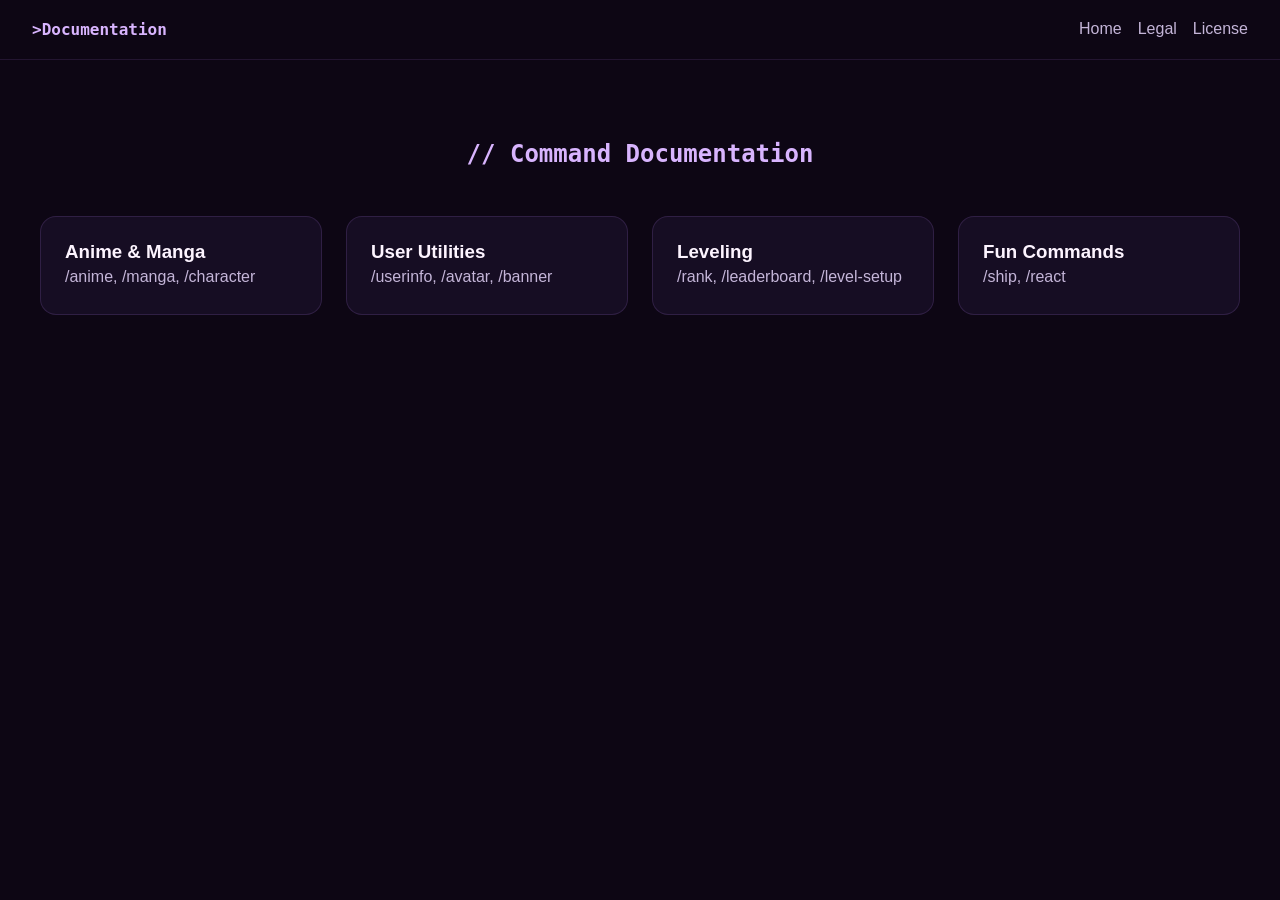
==== documentation/index.html @ b2848f5c "first commit" ====
<!DOCTYPE html>
<html lang="en">
<head>
    <title>Yuna Documentation</title>
    <link rel="stylesheet" href="/main.css">
</head>
<body>

<nav class="nav">
    <span class="nav-logo">&gt;Documentation</span>
    <div class="nav-links">
        <a href="/">Home</a>
        <a href="/legal">Legal</a>
        <a href="/license">License</a>
    </div>
</nav>

<section class="section">
    <h1 class="section-title">// Command Documentation</h1>

    <div class="grid-3">
        <div class="card">
            <h3>Anime & Manga</h3>
            <p>/anime, /manga, /character</p>
        </div>

        <div class="card">
            <h3>User Utilities</h3>
            <p>/userinfo, /avatar, /banner</p>
        </div>

        <div class="card">
            <h3>Leveling</h3>
            <p>/rank, /leaderboard, /level-setup</p>
        </div>

        <div class="card">
            <h3>Fun Commands</h3>
            <p>/ship, /react</p>
        </div>
    </div>
</section>

</body>
</html>
---- main.css ----
*,
*::before,
*::after {
    box-sizing: border-box;
    margin: 0;
    padding: 0;
}

:root {
    --cyan: #d8b4fe;
    --purple: #c084fc;
    --bg: #0d0614;
    --bg2: #1a1028;
    --text: #fdf4ff;
    --text-dim: #c4b5d8;
}

body {
    background: var(--bg);
    color: var(--text);
    font-family: 'Inter', sans-serif;
}

.nav {
    display: flex;
    justify-content: space-between;
    padding: 1.25rem 2rem;
    background: rgba(13,6,20,0.85);
    border-bottom: 1px solid rgba(192,132,252,0.12);
}

.nav-logo {
    font-family: 'JetBrains Mono', monospace;
    color: var(--cyan);
    font-weight: 700;
}

.nav-links {
    display: flex;
    gap: 1rem;
}

.nav-links a {
    color: var(--text-dim);
    text-decoration: none;
}

.hero {
    min-height: 70vh;
    display: flex;
    align-items: center;
    justify-content: center;
    padding: 4rem 2rem;
}

.hero-text {
    max-width: 700px;
    text-align: center;
}

.glitch {
    font-size: 4rem;
    color: var(--cyan);
    font-family: 'JetBrains Mono', monospace;
}

.terminal-line {
    margin: 1rem 0;
    font-family: 'JetBrains Mono', monospace;
}

.prompt {
    color: var(--purple);
}

.hero-description {
    color: var(--text-dim);
    line-height: 1.8;
}

.hero-actions {
    display: flex;
    gap: 1rem;
    justify-content: center;
    margin-top: 2rem;
}

.btn {
    padding: 0.8rem 1.5rem;
    border-radius: 8px;
    text-decoration: none;
    font-family: 'JetBrains Mono', monospace;
}

.btn-primary {
    background: var(--cyan);
    color: var(--bg);
}

.btn-secondary {
    border: 1px solid var(--cyan);
    color: var(--cyan);
}

.section {
    padding: 5rem 2rem;
}

.section-title {
    text-align: center;
    color: var(--cyan);
    font-family: 'JetBrains Mono', monospace;
    margin-bottom: 3rem;
}

.grid-1 {
    max-width: 800px;
    margin: auto;
}

.grid-3 {
    display: grid;
    grid-template-columns: repeat(auto-fit,minmax(250px,1fr));
    gap: 1.5rem;
    max-width: 1200px;
    margin: auto;
}

.card {
    background: rgba(26,16,40,0.75);
    border: 1px solid rgba(192,132,252,0.15);
    padding: 1.5rem;
    border-radius: 16px;
}

.card p {
    color: var(--text-dim);
    line-height: 1.7;
}

pre {
    white-space: pre-wrap;
    color: var(--text-dim);
}
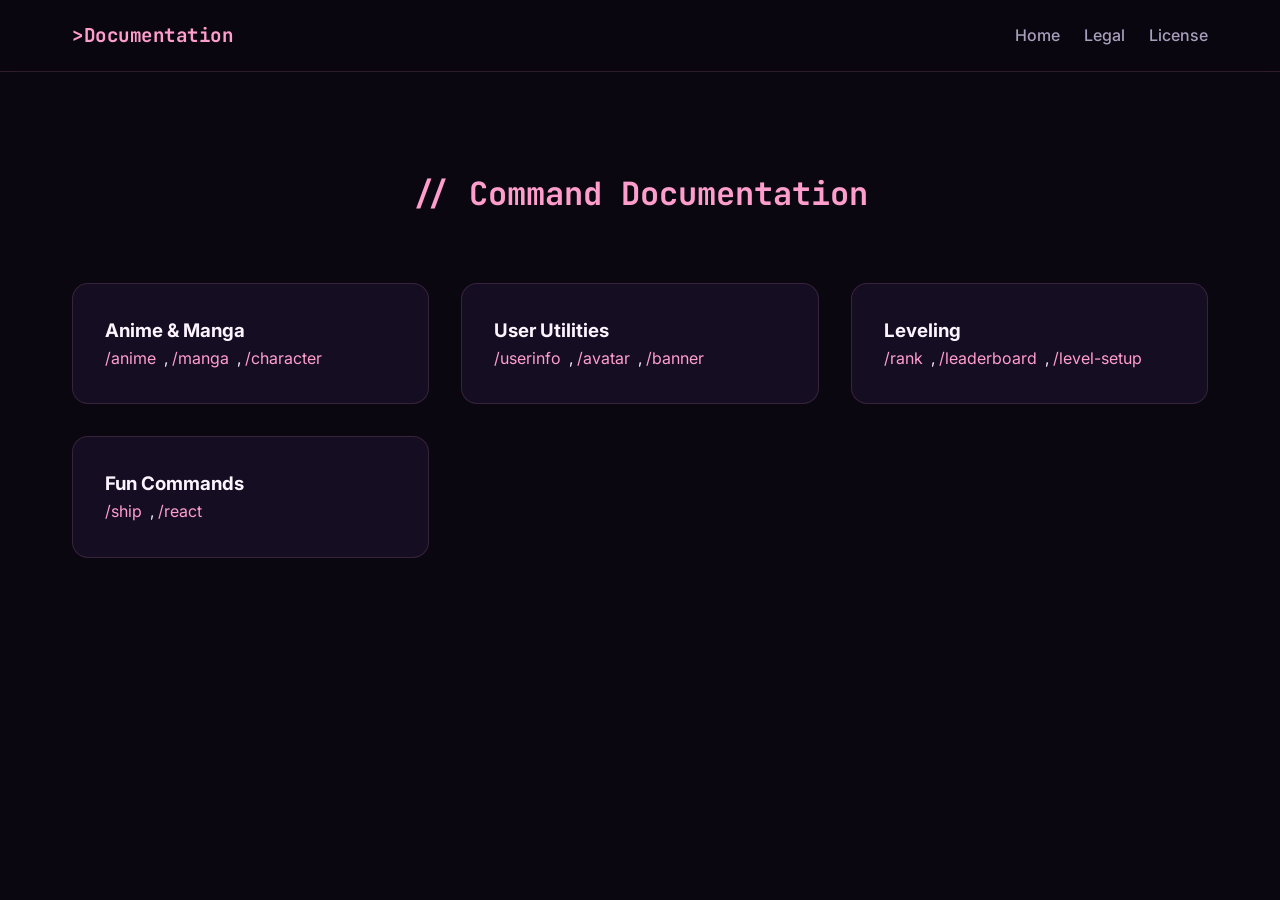
==== commit 992b7f55: "update style" ====
--- a/documentation/index.html
+++ b/documentation/index.html
@@ -1,17 +1,22 @@
 <!DOCTYPE html>
 <html lang="en">
 <head>
-    <title>Yuna Documentation</title>
+    <meta charset="UTF-8">
+    <meta name="viewport" content="width=device-width, initial-scale=1.0">
+    <title>Yuna Bot - Documentation</title>
     <link rel="stylesheet" href="/main.css">
+    <link href="https://fonts.googleapis.com/css2?family=Inter:wght@400;500;600;700&family=JetBrains+Mono:wght@400;700&display=swap" rel="stylesheet">
 </head>
 <body>
 
 <nav class="nav">
-    <span class="nav-logo">&gt;Documentation</span>
-    <div class="nav-links">
-        <a href="/">Home</a>
-        <a href="/legal">Legal</a>
-        <a href="/license">License</a>
+    <div class="nav-container">
+        <span class="nav-logo">&gt;Documentation</span>
+        <div class="nav-links">
+            <a href="/">Home</a>
+            <a href="/legal">Legal</a>
+            <a href="/license">License</a>
+        </div>
     </div>
 </nav>
 
@@ -21,22 +26,22 @@
     <div class="grid-3">
         <div class="card">
             <h3>Anime & Manga</h3>
-            <p>/anime, /manga, /character</p>
+            <p><span class="prompt">/anime</span>, <span class="prompt">/manga</span>, <span class="prompt">/character</span></p>
         </div>
 
         <div class="card">
             <h3>User Utilities</h3>
-            <p>/userinfo, /avatar, /banner</p>
+            <p><span class="prompt">/userinfo</span>, <span class="prompt">/avatar</span>, <span class="prompt">/banner</span></p>
         </div>
 
         <div class="card">
             <h3>Leveling</h3>
-            <p>/rank, /leaderboard, /level-setup</p>
+            <p><span class="prompt">/rank</span>, <span class="prompt">/leaderboard</span>, <span class="prompt">/level-setup</span></p>
         </div>
 
         <div class="card">
             <h3>Fun Commands</h3>
-            <p>/ship, /react</p>
+            <p><span class="prompt">/ship</span>, <span class="prompt">/react</span></p>
         </div>
     </div>
 </section>
--- a/main.css
+++ b/main.css
@@ -7,110 +7,205 @@
 }
 
 :root {
-    --cyan: #d8b4fe;
-    --purple: #c084fc;
-    --bg: #0d0614;
-    --bg2: #1a1028;
-    --text: #fdf4ff;
-    --text-dim: #c4b5d8;
+    /* --- FARBPALETTE ANPASSEN --- */
+    /* Ändere diese Hex-Codes, falls das Bild z.B. eher blau oder rot ist */
+    --primary: #ff9ecd;       /* Ein sanftes Pink passend zum Bild */
+    --accent: #d8b4fe;        /* Ein helles Lila als Akzent */
+    --bg: #0b0710;            /* Sehr dunkles, fast schwarzes Lila */
+    --bg-surface: #150d22;    /* Etwas helleres Lila für Karten */
+    --text-main: #fdf4ff;     /* Weiß/Hellrosa für Text */
+    --text-dim: #a89fbc;      /* Abgedimmter Text */
+    --border-color: rgba(255, 158, 205, 0.15); /* Transparente Rahmenfarbe */
 }
 
 body {
     background: var(--bg);
-    color: var(--text);
+    color: var(--text-main);
     font-family: 'Inter', sans-serif;
-}
-
+    line-height: 1.6;
+    overflow-x: hidden;
+}
+
+/* --- NAVIGATION --- */
 .nav {
+    background: rgba(11, 7, 16, 0.85);
+    backdrop-filter: blur(10px);
+    border-bottom: 1px solid var(--border-color);
+    position: sticky;
+    top: 0;
+    z-index: 100;
+}
+
+.nav-container {
     display: flex;
     justify-content: space-between;
+    align-items: center;
+    max-width: 1200px;
+    margin: 0 auto;
     padding: 1.25rem 2rem;
-    background: rgba(13,6,20,0.85);
-    border-bottom: 1px solid rgba(192,132,252,0.12);
 }
 
 .nav-logo {
     font-family: 'JetBrains Mono', monospace;
-    color: var(--cyan);
+    color: var(--primary);
     font-weight: 700;
+    font-size: 1.2rem;
+    letter-spacing: -0.5px;
 }
 
 .nav-links {
     display: flex;
-    gap: 1rem;
+    gap: 1.5rem;
 }
 
 .nav-links a {
     color: var(--text-dim);
     text-decoration: none;
-}
-
+    font-weight: 500;
+    transition: color 0.3s ease;
+}
+
+.nav-links a:hover {
+    color: var(--primary);
+}
+
+/* --- HERO SECTION --- */
 .hero {
-    min-height: 70vh;
+    min-height: 80vh;
     display: flex;
     align-items: center;
-    justify-content: center;
     padding: 4rem 2rem;
 }
 
-.hero-text {
-    max-width: 700px;
-    text-align: center;
+.hero-container {
+    max-width: 1200px;
+    margin: 0 auto;
+    display: grid;
+    grid-template-columns: 1fr 1fr;
+    gap: 4rem;
+    align-items: center;
+}
+
+.hero-content {
+    max-width: 600px;
 }
 
 .glitch {
-    font-size: 4rem;
-    color: var(--cyan);
-    font-family: 'JetBrains Mono', monospace;
+    font-size: 4.5rem;
+    color: var(--text-main);
+    font-family: 'JetBrains Mono', monospace;
+    line-height: 1.1;
+    margin-bottom: 1rem;
+    text-shadow: 0 0 20px rgba(255, 158, 205, 0.3);
 }
 
 .terminal-line {
-    margin: 1rem 0;
-    font-family: 'JetBrains Mono', monospace;
+    margin: 1.5rem 0;
+    font-family: 'JetBrains Mono', monospace;
+    background: var(--bg-surface);
+    padding: 0.75rem 1rem;
+    border-radius: 8px;
+    border: 1px solid var(--border-color);
+    display: inline-block;
 }
 
 .prompt {
-    color: var(--purple);
+    color: var(--primary);
+    margin-right: 0.5rem;
 }
 
 .hero-description {
     color: var(--text-dim);
-    line-height: 1.8;
-}
-
+    font-size: 1.1rem;
+    margin-bottom: 2.5rem;
+}
+
+/* --- HERO BILD --- */
+.hero-image-wrapper {
+    display: flex;
+    justify-content: center;
+    position: relative;
+}
+
+/* Leichter Glow-Effekt hinter dem Bild */
+.hero-image-wrapper::before {
+    content: '';
+    position: absolute;
+    width: 80%;
+    height: 80%;
+    background: var(--primary);
+    filter: blur(100px);
+    opacity: 0.15;
+    border-radius: 50%;
+    z-index: -1;
+}
+
+.hero-image {
+    max-width: 100%;
+    height: auto;
+    border-radius: 20px;
+    transform: translateY(0);
+    animation: float 6s ease-in-out infinite; /* Sanfte Schwebe-Animation */
+}
+
+@keyframes float {
+    0% { transform: translateY(0px); }
+    50% { transform: translateY(-15px); }
+    100% { transform: translateY(0px); }
+}
+
+/* --- BUTTONS --- */
 .hero-actions {
     display: flex;
     gap: 1rem;
-    justify-content: center;
-    margin-top: 2rem;
 }
 
 .btn {
-    padding: 0.8rem 1.5rem;
+    padding: 0.8rem 1.8rem;
     border-radius: 8px;
     text-decoration: none;
     font-family: 'JetBrains Mono', monospace;
+    font-weight: 600;
+    transition: all 0.3s ease;
 }
 
 .btn-primary {
-    background: var(--cyan);
+    background: var(--primary);
     color: var(--bg);
+    box-shadow: 0 4px 15px rgba(255, 158, 205, 0.3);
+}
+
+.btn-primary:hover {
+    background: var(--text-main);
+    transform: translateY(-2px);
+    box-shadow: 0 6px 20px rgba(255, 158, 205, 0.4);
 }
 
 .btn-secondary {
-    border: 1px solid var(--cyan);
-    color: var(--cyan);
-}
-
+    border: 1px solid var(--border-color);
+    color: var(--text-main);
+    background: rgba(255, 255, 255, 0.05);
+}
+
+.btn-secondary:hover {
+    border-color: var(--primary);
+    background: rgba(255, 158, 205, 0.1);
+    transform: translateY(-2px);
+}
+
+/* --- SECTIONS & GRID --- */
 .section {
-    padding: 5rem 2rem;
+    padding: 6rem 2rem;
+    max-width: 1200px;
+    margin: 0 auto;
 }
 
 .section-title {
     text-align: center;
-    color: var(--cyan);
-    font-family: 'JetBrains Mono', monospace;
-    margin-bottom: 3rem;
+    color: var(--primary);
+    font-family: 'JetBrains Mono', monospace;
+    margin-bottom: 4rem;
+    font-size: 2rem;
 }
 
 .grid-1 {
@@ -120,25 +215,14 @@
 
 .grid-3 {
     display: grid;
-    grid-template-columns: repeat(auto-fit,minmax(250px,1fr));
-    gap: 1.5rem;
-    max-width: 1200px;
-    margin: auto;
-}
-
+    grid-template-columns: repeat(auto-fit, minmax(300px, 1fr));
+    gap: 2rem;
+}
+
+/* --- CARDS --- */
 .card {
-    background: rgba(26,16,40,0.75);
-    border: 1px solid rgba(192,132,252,0.15);
-    padding: 1.5rem;
+    background: var(--bg-surface);
+    border: 1px solid var(--border-color);
+    padding: 2rem;
     border-radius: 16px;
-}
-
-.card p {
-    color: var(--text-dim);
-    line-height: 1.7;
-}
-
-pre {
-    white-space: pre-wrap;
-    color: var(--text-dim);
-}+    transition: transform 0.3s ease, box-shadow 0.3
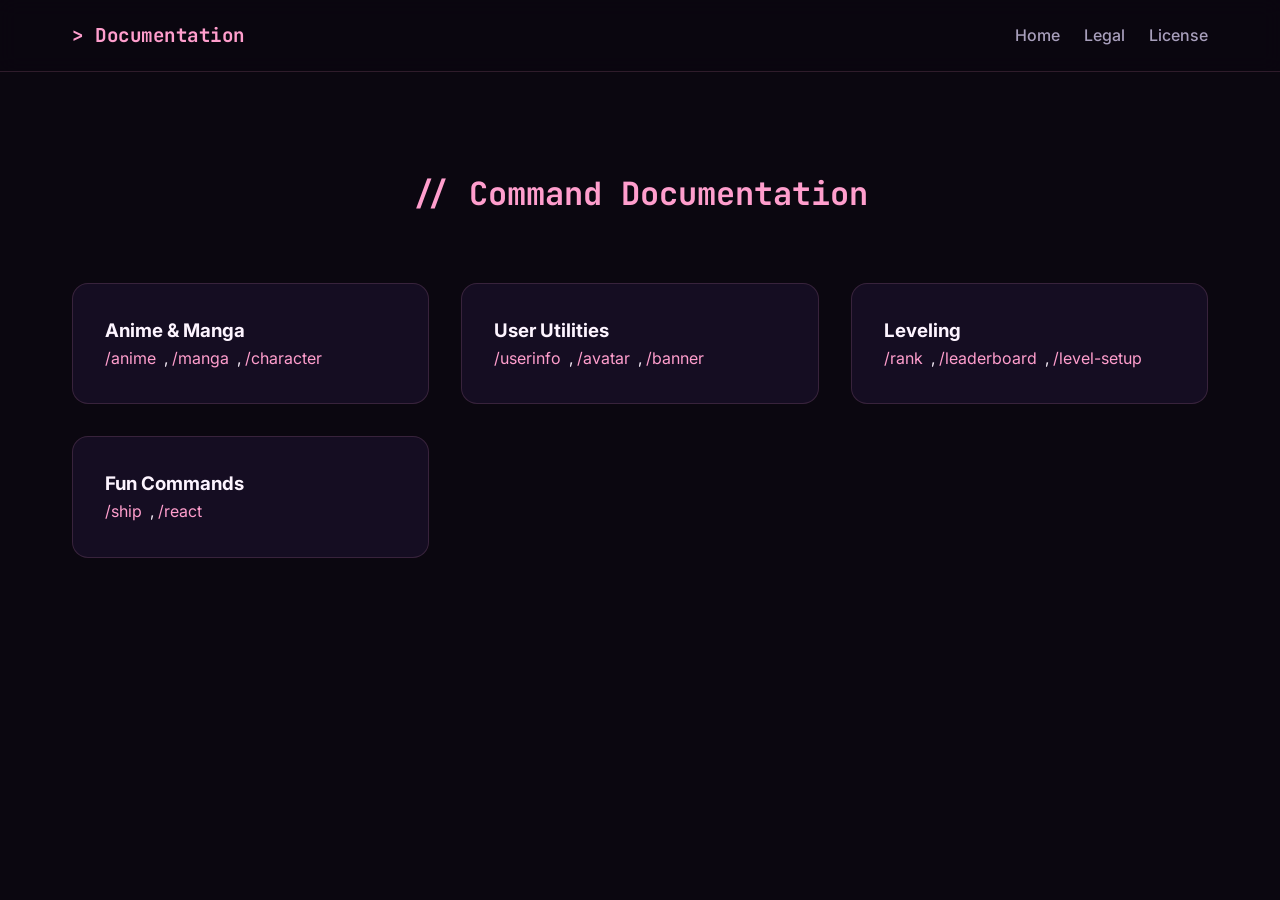
==== commit 4d7aa741: "Fix navigation logo spacing in index.html" ====
--- a/documentation/index.html
+++ b/documentation/index.html
@@ -11,7 +11,7 @@
 
 <nav class="nav">
     <div class="nav-container">
-        <span class="nav-logo">&gt;Documentation</span>
+        <span class="nav-logo">&gt; Documentation</span>
         <div class="nav-links">
             <a href="/">Home</a>
             <a href="/legal">Legal</a>
@@ -47,4 +47,4 @@
 </section>
 
 </body>
-</html>+</html>
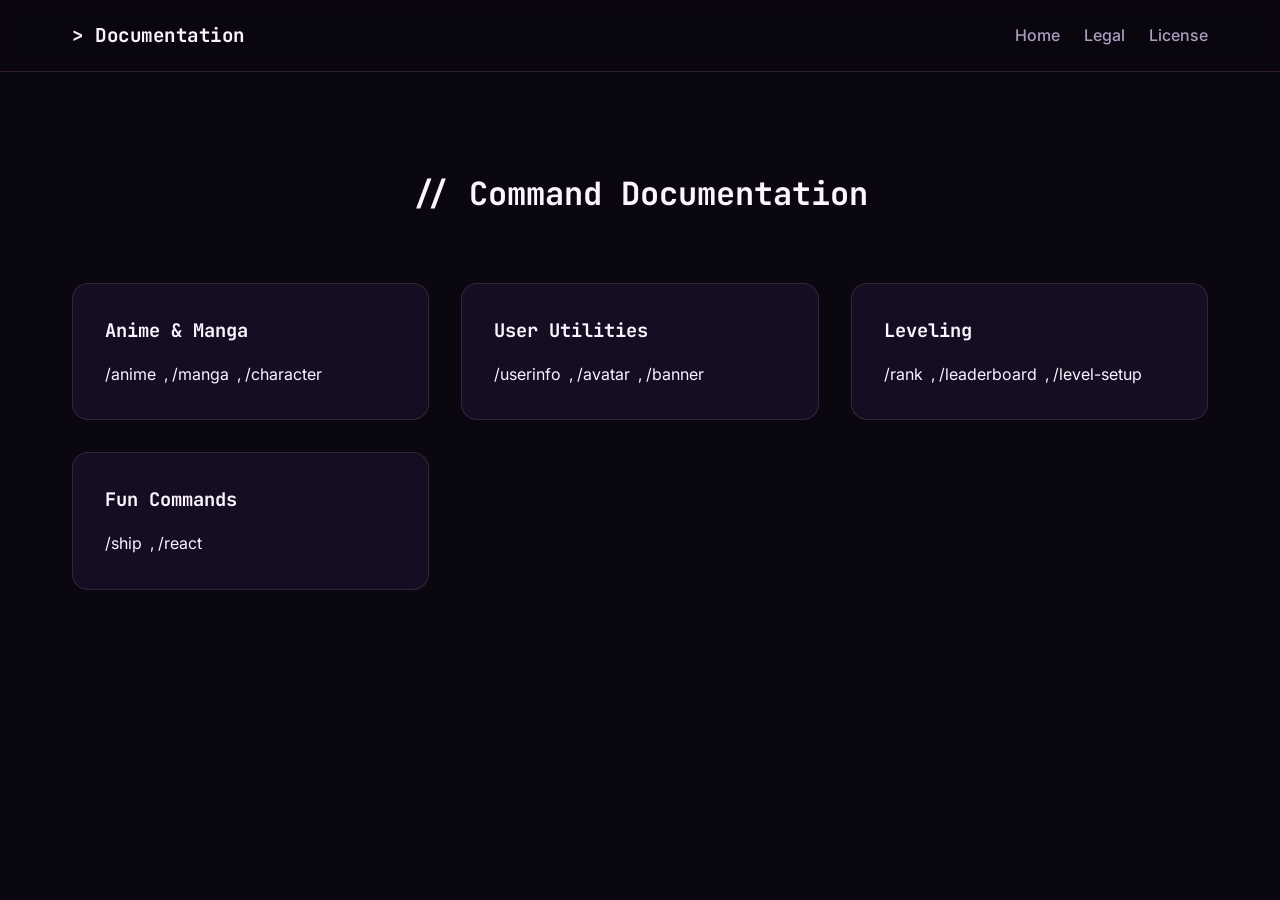
==== commit 15395b83: "design update" ====
--- a/documentation/index.html
+++ b/documentation/index.html
@@ -12,6 +12,13 @@
 <nav class="nav">
     <div class="nav-container">
         <span class="nav-logo">&gt; Documentation</span>
+
+        <button class="hamburger" aria-label="Toggle navigation">
+            <span></span>
+            <span></span>
+            <span></span>
+        </button>
+
         <div class="nav-links">
             <a href="/">Home</a>
             <a href="/legal">Legal</a>
@@ -46,5 +53,6 @@
     </div>
 </section>
 
+<script src="/main.js"></script>
 </body>
-</html>
+</html>
--- a/main.css
+++ b/main.css
@@ -8,8 +8,7 @@
 
 :root {
     /* --- FARBPALETTE ANPASSEN --- */
-    /* Ändere diese Hex-Codes, falls das Bild z.B. eher blau oder rot ist */
-    --primary: #ff9ecd;       /* Ein sanftes Pink passend zum Bild */
+    var(--primary): #ff9ecd;       /* Ein sanftes Pink passend zum Bild */
     --accent: #d8b4fe;        /* Ein helles Lila als Akzent */
     --bg: #0b0710;            /* Sehr dunkles, fast schwarzes Lila */
     --bg-surface: #150d22;    /* Etwas helleres Lila für Karten */
@@ -53,9 +52,30 @@
     letter-spacing: -0.5px;
 }
 
+/* Hamburger Button (Hidden by default) */
+.hamburger {
+    display: none;
+    flex-direction: column;
+    gap: 6px;
+    background: none;
+    border: none;
+    cursor: pointer;
+    z-index: 101;
+}
+
+.hamburger span {
+    display: block;
+    width: 25px;
+    height: 3px;
+    background-color: var(--primary);
+    border-radius: 2px;
+    transition: transform 0.3s ease, opacity 0.3s ease;
+}
+
 .nav-links {
     display: flex;
     gap: 1.5rem;
+    align-items: center;
 }
 
 .nav-links a {
@@ -127,7 +147,6 @@
     position: relative;
 }
 
-/* Leichter Glow-Effekt hinter dem Bild */
 .hero-image-wrapper::before {
     content: '';
     position: absolute;
@@ -145,7 +164,7 @@
     height: auto;
     border-radius: 20px;
     transform: translateY(0);
-    animation: float 6s ease-in-out infinite; /* Sanfte Schwebe-Animation */
+    animation: float 6s ease-in-out infinite; 
 }
 
 @keyframes float {
@@ -225,4 +244,92 @@
     border: 1px solid var(--border-color);
     padding: 2rem;
     border-radius: 16px;
-    transition: transform 0.3s ease, box-shadow 0.3+    transition: transform 0.3s ease, box-shadow 0.3s ease, border-color 0.3s ease;
+}
+
+.card:hover {
+    transform: translateY(-5px);
+    box-shadow: 0 10px 30px rgba(255, 158, 205, 0.1);
+    border-color: var(--primary);
+}
+
+.card h3 {
+    margin-bottom: 1rem;
+    color: var(--primary);
+    font-family: 'JetBrains Mono', monospace;
+}
+
+.card pre {
+    white-space: pre-wrap;
+    word-wrap: break-word;
+    font-family: 'JetBrains Mono', monospace;
+    color: var(--text-dim);
+    font-size: 0.9rem;
+}
+
+
+/* =========================================
+   RESPONSIVE DESIGN & MOBILE MENU
+   ========================================= */
+@media (max-width: 768px) {
+    /* Hamburger Icon anzeigen */
+    .hamburger {
+        display: flex;
+    }
+
+    /* Mobile Navigations-Links */
+    .nav-links {
+        position: absolute;
+        top: 100%;
+        left: 0;
+        width: 100%;
+        background: rgba(21, 13, 34, 0.98); /* var(--bg-surface) leicht abgedunkelt */
+        flex-direction: column;
+        padding: 2rem 0;
+        gap: 2rem;
+        border-bottom: 1px solid var(--border-color);
+        clip-path: polygon(0 0, 100% 0, 100% 0, 0 0); /* Versteckt durch clip-path für weiche Animation */
+        transition: clip-path 0.4s cubic-bezier(0.86, 0, 0.07, 1);
+    }
+
+    /* Menü aktiv / ausgeklappt */
+    .nav-links.active {
+        clip-path: polygon(0 0, 100% 0, 100% 100%, 0 100%);
+    }
+
+    /* Hamburger Animation zum "X" */
+    .hamburger.active span:nth-child(1) {
+        transform: translateY(9px) rotate(45deg);
+    }
+    .hamburger.active span:nth-child(2) {
+        opacity: 0;
+    }
+    .hamburger.active span:nth-child(3) {
+        transform: translateY(-9px) rotate(-45deg);
+    }
+
+    /* Hero Section Anpassungen */
+    .hero-container {
+        grid-template-columns: 1fr;
+        text-align: center;
+        gap: 2rem;
+    }
+
+    .hero-content {
+        margin: 0 auto;
+    }
+
+    .glitch {
+        font-size: 3rem;
+    }
+
+    .hero-actions {
+        justify-content: center;
+        flex-direction: column;
+    }
+
+    .btn {
+        width: 100%;
+        text-align: center;
+    }
+}
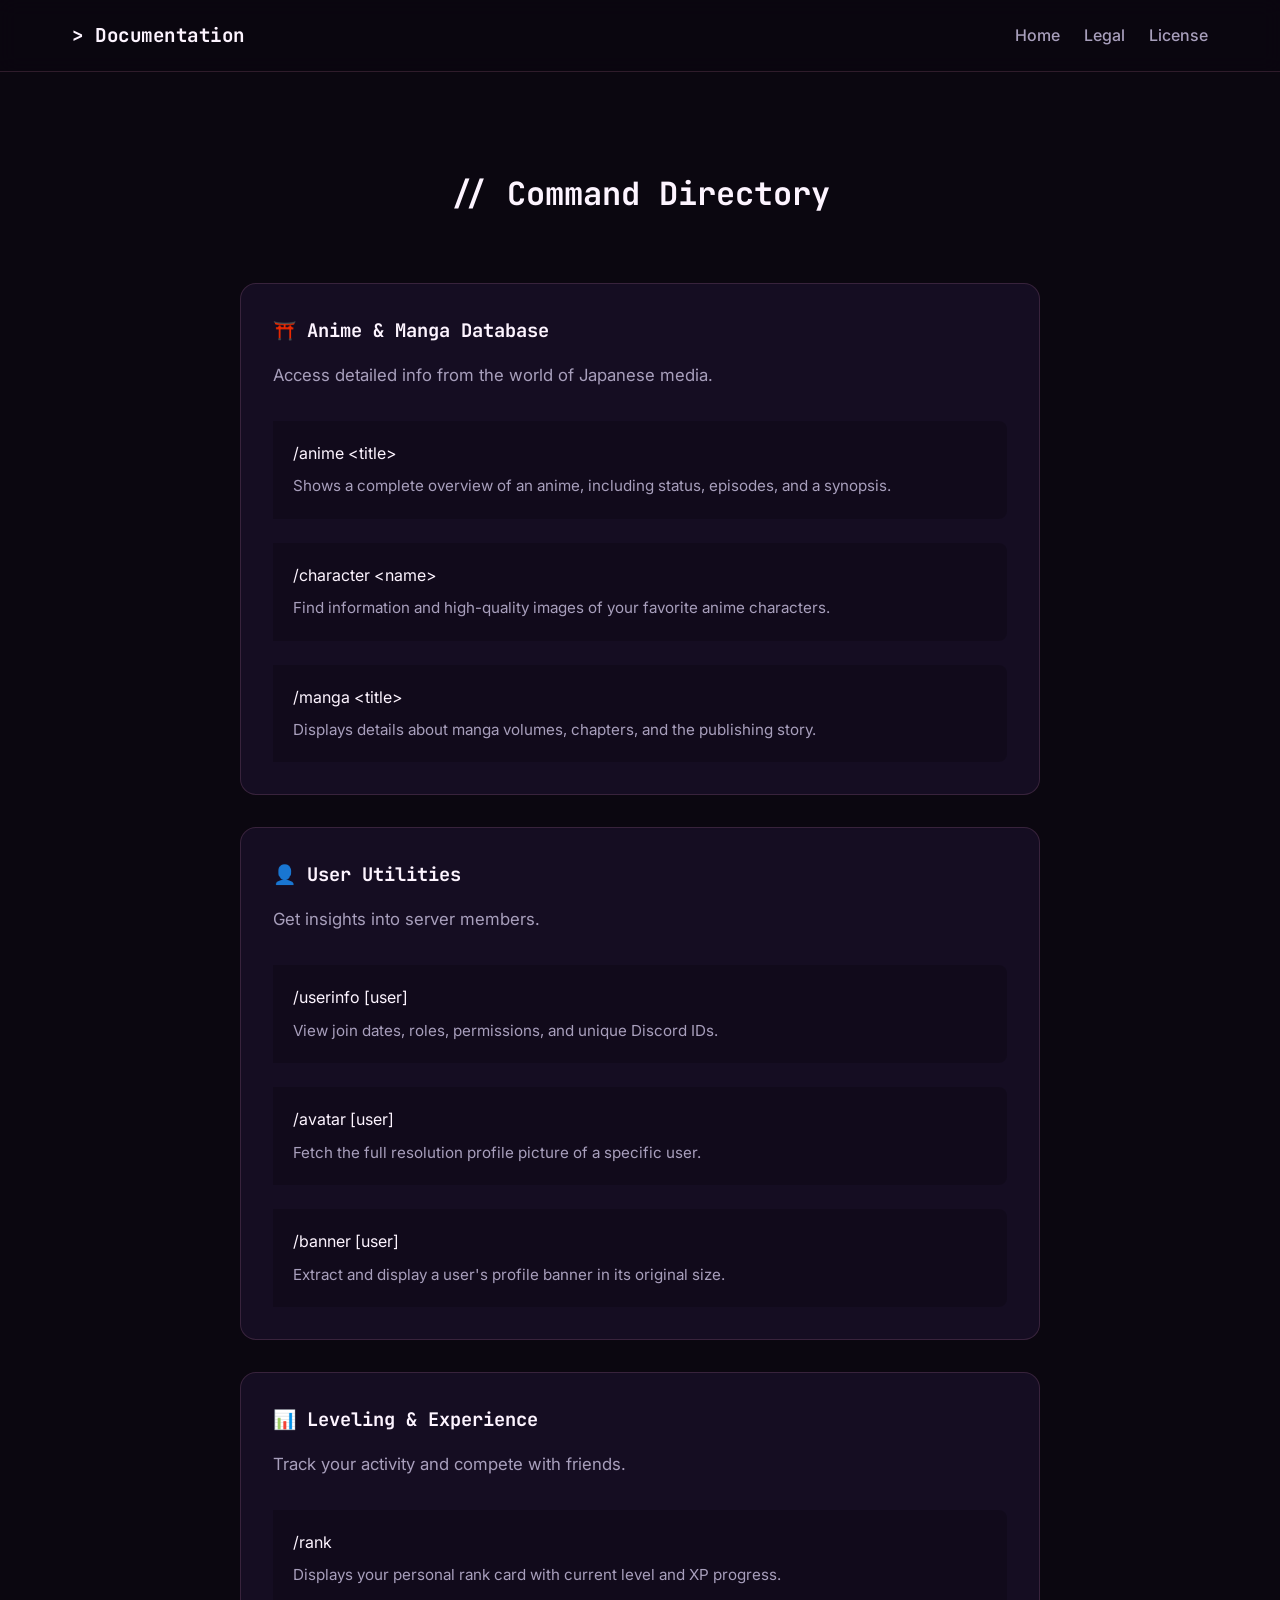
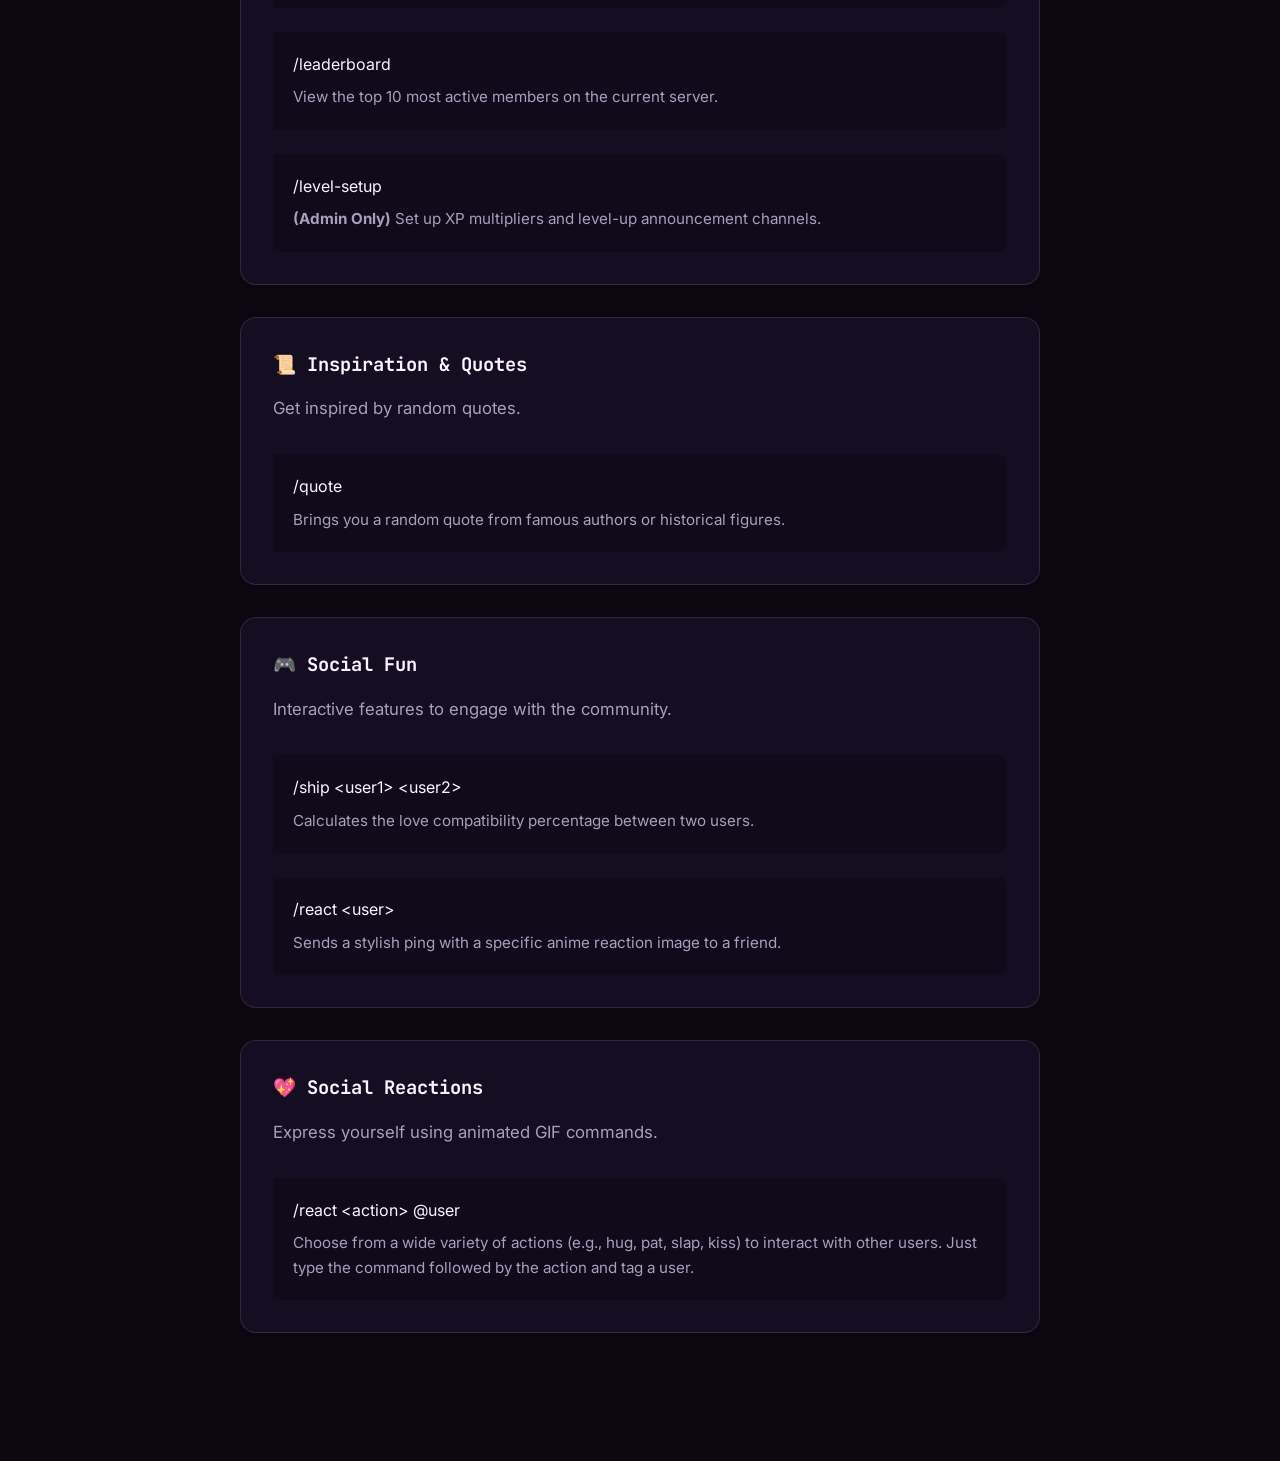
==== commit e42d5263: "css update + documations update" ====
--- a/documentation/index.html
+++ b/documentation/index.html
@@ -28,28 +28,110 @@
 </nav>
 
 <section class="section">
-    <h1 class="section-title">// Command Documentation</h1>
-
-    <div class="grid-3">
-        <div class="card">
-            <h3>Anime & Manga</h3>
-            <p><span class="prompt">/anime</span>, <span class="prompt">/manga</span>, <span class="prompt">/character</span></p>
+    <h1 class="section-title">// Command Directory</h1>
+    
+    <div class="grid-1">
+        
+        <div class="card doc-card">
+            <h3>⛩️ Anime & Manga Database</h3>
+            <p class="doc-desc">Access detailed info from the world of Japanese media.</p>
+            
+            <div class="command-list">
+                <div class="command-item">
+                    <span class="prompt">/anime &lt;title&gt;</span>
+                    <p>Shows a complete overview of an anime, including status, episodes, and a synopsis.</p>
+                </div>
+                <div class="command-item">
+                    <span class="prompt">/character &lt;name&gt;</span>
+                    <p>Find information and high-quality images of your favorite anime characters.</p>
+                </div>
+                <div class="command-item">
+                    <span class="prompt">/manga &lt;title&gt;</span>
+                    <p>Displays details about manga volumes, chapters, and the publishing story.</p>
+                </div>
+            </div>
         </div>
 
-        <div class="card">
-            <h3>User Utilities</h3>
-            <p><span class="prompt">/userinfo</span>, <span class="prompt">/avatar</span>, <span class="prompt">/banner</span></p>
+        <div class="card doc-card">
+            <h3>👤 User Utilities</h3>
+            <p class="doc-desc">Get insights into server members.</p>
+            
+            <div class="command-list">
+                <div class="command-item">
+                    <span class="prompt">/userinfo [user]</span>
+                    <p>View join dates, roles, permissions, and unique Discord IDs.</p>
+                </div>
+                <div class="command-item">
+                    <span class="prompt">/avatar [user]</span>
+                    <p>Fetch the full resolution profile picture of a specific user.</p>
+                </div>
+                <div class="command-item">
+                    <span class="prompt">/banner [user]</span>
+                    <p>Extract and display a user's profile banner in its original size.</p>
+                </div>
+            </div>
         </div>
 
-        <div class="card">
-            <h3>Leveling</h3>
-            <p><span class="prompt">/rank</span>, <span class="prompt">/leaderboard</span>, <span class="prompt">/level-setup</span></p>
+        <div class="card doc-card">
+            <h3>📊 Leveling & Experience</h3>
+            <p class="doc-desc">Track your activity and compete with friends.</p>
+            
+            <div class="command-list">
+                <div class="command-item">
+                    <span class="prompt">/rank</span>
+                    <p>Displays your personal rank card with current level and XP progress.</p>
+                </div>
+                <div class="command-item">
+                    <span class="prompt">/leaderboard</span>
+                    <p>View the top 10 most active members on the current server.</p>
+                </div>
+                <div class="command-item">
+                    <span class="prompt">/level-setup</span>
+                    <p><strong>(Admin Only)</strong> Set up XP multipliers and level-up announcement channels.</p>
+                </div>
+            </div>
         </div>
 
-        <div class="card">
-            <h3>Fun Commands</h3>
-            <p><span class="prompt">/ship</span>, <span class="prompt">/react</span></p>
+        <div class="card doc-card">
+            <h3>📜 Inspiration & Quotes</h3>
+            <p class="doc-desc">Get inspired by random quotes.</p>
+            
+            <div class="command-list">
+                <div class="command-item">
+                    <span class="prompt">/quote</span>
+                    <p>Brings you a random quote from famous authors or historical figures.</p>
+                </div>
+            </div>
         </div>
+
+        <div class="card doc-card">
+            <h3>🎮 Social Fun</h3>
+            <p class="doc-desc">Interactive features to engage with the community.</p>
+            
+            <div class="command-list">
+                <div class="command-item">
+                    <span class="prompt">/ship &lt;user1&gt; &lt;user2&gt;</span>
+                    <p>Calculates the love compatibility percentage between two users.</p>
+                </div>
+                <div class="command-item">
+                    <span class="prompt">/react &lt;user&gt;</span>
+                    <p>Sends a stylish ping with a specific anime reaction image to a friend.</p>
+                </div>
+            </div>
+        </div>
+
+        <div class="card doc-card">
+            <h3>💖 Social Reactions</h3>
+            <p class="doc-desc">Express yourself using animated GIF commands.</p>
+            
+            <div class="command-list">
+                <div class="command-item">
+                    <span class="prompt">/react &lt;action&gt; @user</span>
+                    <p>Choose from a wide variety of actions (e.g., hug, pat, slap, kiss) to interact with other users. Just type the command followed by the action and tag a user.</p>
+                </div>
+            </div>
+        </div>
+
     </div>
 </section>
 
--- a/main.css
+++ b/main.css
@@ -332,4 +332,33 @@
         width: 100%;
         text-align: center;
     }
+}
+/* --- DOCUMENTATION PAGE STYLES --- */
+.doc-card {
+    margin-bottom: 2rem;
+}
+
+.doc-desc {
+    color: var(--text-dim);
+    margin-bottom: 2rem;
+    font-size: 1.05rem;
+}
+
+.command-list {
+    display: flex;
+    flex-direction: column;
+    gap: 1.5rem;
+}
+
+.command-item {
+    background: rgba(0, 0, 0, 0.2);
+    border-left: 3px solid var(--primary);
+    padding: 1.25rem;
+    border-radius: 0 8px 8px 0;
+}
+
+.command-item p {
+    margin-top: 0.5rem;
+    color: var(--text-dim);
+    font-size: 0.95rem;
 }
